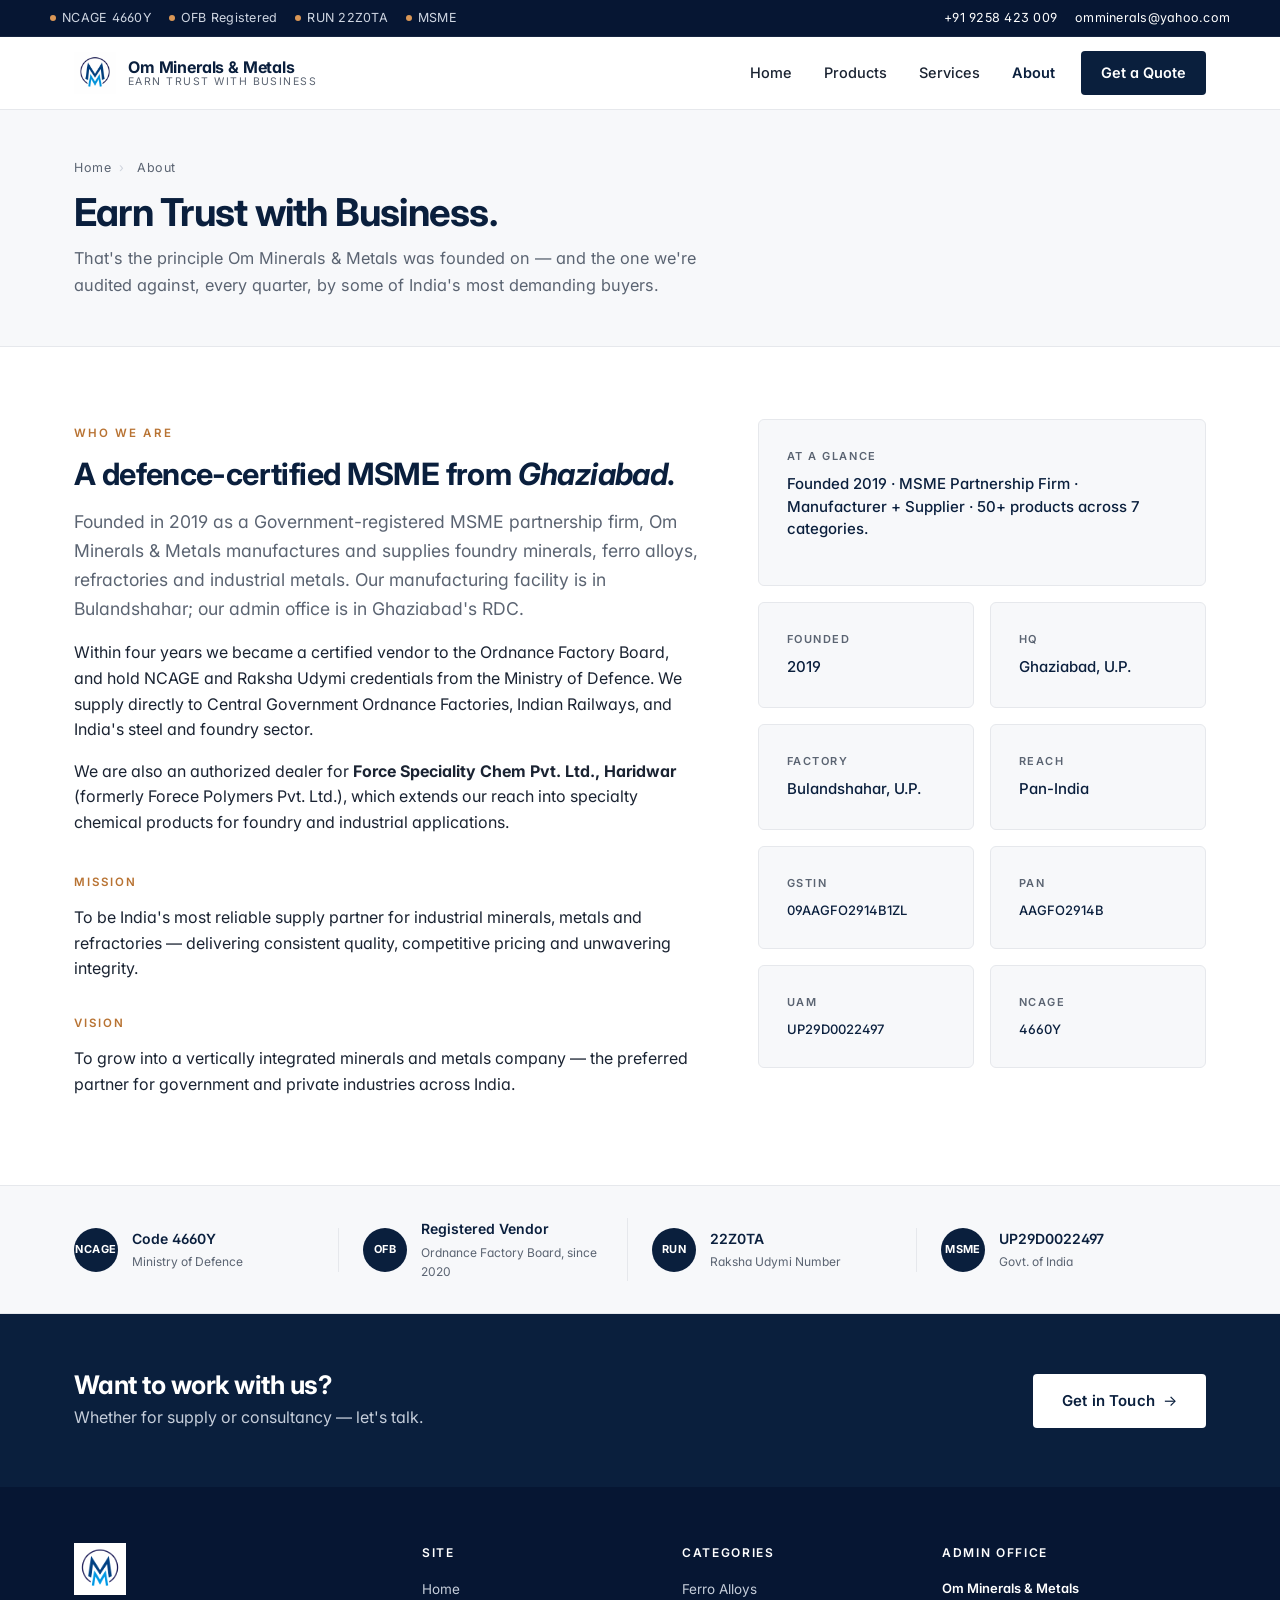
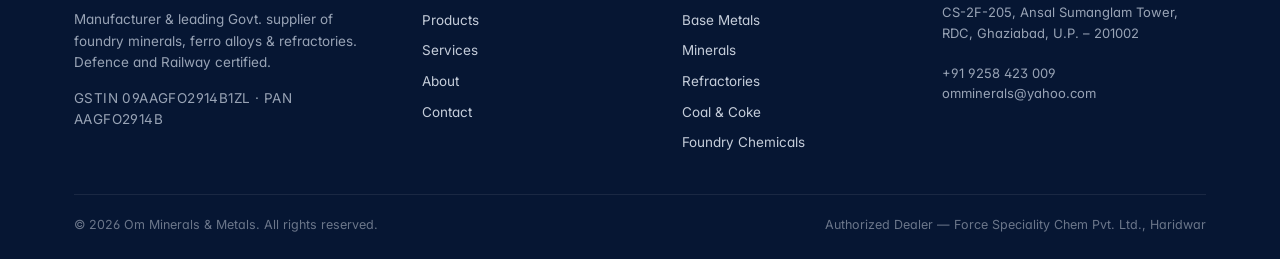
==== about.html @ e9c802c1 "Redesign — multi-page site, category-based product browsing - Replace single 999-line homepage with " ====
<!DOCTYPE html>
<html lang="en">
<head>
  <meta charset="UTF-8">
  <meta name="viewport" content="width=device-width, initial-scale=1.0">
  <title>About — Om Minerals &amp; Metals</title>
  <meta name="description" content="Founded 2019 in Ghaziabad. Defence-certified manufacturer & Govt. supplier of ferro alloys, foundry minerals and refractories. Authorized dealer for Force Speciality Chem Pvt. Ltd.">
  <link rel="icon" type="image/png" href="assets/logo.png">
  <link rel="stylesheet" href="styles.css">
  <link rel="preconnect" href="https://fonts.googleapis.com">
  <link rel="preconnect" href="https://fonts.gstatic.com" crossorigin>
  <link href="https://fonts.googleapis.com/css2?family=Inter:wght@400;500;600;700&display=swap" rel="stylesheet">
</head>
<body>

  <div class="topbar">
    <div class="container topbar-inner">
      <div class="topbar-tags"><span>NCAGE 4660Y</span><span>OFB Registered</span><span>RUN 22Z0TA</span><span>MSME</span></div>
      <div class="topbar-contact"><a href="tel:+919258423009">+91 9258 423 009</a><a href="mailto:omminerals@yahoo.com">omminerals@yahoo.com</a></div>
    </div>
  </div>

  <nav class="nav">
    <div class="container nav-inner">
      <a href="index.html" class="brand">
        <img src="assets/logo.png" alt="Om Minerals & Metals">
        <div class="brand-text"><strong>Om Minerals &amp; Metals</strong><span>Earn Trust with Business</span></div>
      </a>
      <button class="nav-toggle" id="navToggle" aria-label="Toggle navigation"><span></span><span></span><span></span></button>
      <ul class="nav-links" id="navLinks">
        <li><a href="index.html">Home</a></li>
        <li><a href="products.html">Products</a></li>
        <li><a href="services.html">Services</a></li>
        <li><a href="about.html" class="active">About</a></li>
        <li><a href="contact.html" class="cta">Get a Quote</a></li>
      </ul>
    </div>
  </nav>

  <header class="page-header">
    <div class="container">
      <div class="crumbs"><a href="index.html">Home</a><span>›</span> About</div>
      <h1>Earn Trust with Business.</h1>
      <p>That's the principle Om Minerals &amp; Metals was founded on — and the one we're audited against, every quarter, by some of India's most demanding buyers.</p>
    </div>
  </header>

  <section>
    <div class="container">
      <div class="about-grid">
        <div>
          <span class="eyebrow">Who We Are</span>
          <h2>A defence-certified MSME from <em>Ghaziabad</em>.</h2>
          <p class="lead">Founded in 2019 as a Government-registered MSME partnership firm, Om Minerals &amp; Metals manufactures and supplies foundry minerals, ferro alloys, refractories and industrial metals. Our manufacturing facility is in Bulandshahar; our admin office is in Ghaziabad's RDC.</p>
          <p>Within four years we became a certified vendor to the Ordnance Factory Board, and hold NCAGE and Raksha Udymi credentials from the Ministry of Defence. We supply directly to Central Government Ordnance Factories, Indian Railways, and India's steel and foundry sector.</p>
          <p>We are also an authorized dealer for <strong>Force Speciality Chem Pvt. Ltd., Haridwar</strong> (formerly Forece Polymers Pvt. Ltd.), which extends our reach into specialty chemical products for foundry and industrial applications.</p>

          <div style="margin-top: 32px;">
            <span class="eyebrow">Mission</span>
            <p>To be India's most reliable supply partner for industrial minerals, metals and refractories — delivering consistent quality, competitive pricing and unwavering integrity.</p>
            <span class="eyebrow" style="margin-top: 16px;">Vision</span>
            <p>To grow into a vertically integrated minerals and metals company — the preferred partner for government and private industries across India.</p>
          </div>
        </div>

        <aside>
          <div class="fact-card">
            <h4>At a glance</h4>
            <p style="margin-bottom: 16px;">Founded 2019 · MSME Partnership Firm · Manufacturer + Supplier · 50+ products across 7 categories.</p>
          </div>
          <div class="fact-grid">
            <div class="fact-card"><h4>Founded</h4><p>2019</p></div>
            <div class="fact-card"><h4>HQ</h4><p>Ghaziabad, U.P.</p></div>
            <div class="fact-card"><h4>Factory</h4><p>Bulandshahar, U.P.</p></div>
            <div class="fact-card"><h4>Reach</h4><p>Pan-India</p></div>
            <div class="fact-card"><h4>GSTIN</h4><p style="font-size:13px;">09AAGFO2914B1ZL</p></div>
            <div class="fact-card"><h4>PAN</h4><p style="font-size:13px;">AAGFO2914B</p></div>
            <div class="fact-card"><h4>UAM</h4><p style="font-size:13px;">UP29D0022497</p></div>
            <div class="fact-card"><h4>NCAGE</h4><p style="font-size:13px;">4660Y</p></div>
          </div>
        </aside>
      </div>
    </div>
  </section>

  <section class="cert-bar">
    <div class="container cert-bar-inner">
      <div class="cert-item"><div class="badge">NCAGE</div><div><strong>Code 4660Y</strong><span>Ministry of Defence</span></div></div>
      <div class="cert-item"><div class="badge">OFB</div><div><strong>Registered Vendor</strong><span>Ordnance Factory Board, since 2020</span></div></div>
      <div class="cert-item"><div class="badge">RUN</div><div><strong>22Z0TA</strong><span>Raksha Udymi Number</span></div></div>
      <div class="cert-item"><div class="badge">MSME</div><div><strong>UP29D0022497</strong><span>Govt. of India</span></div></div>
    </div>
  </section>

  <section class="cta-strip">
    <div class="container cta-strip-inner">
      <div><h2>Want to work with us?</h2><p>Whether for supply or consultancy — let's talk.</p></div>
      <a href="contact.html" class="btn btn-light btn-lg btn-arrow">Get in Touch</a>
    </div>
  </section>

  <footer class="footer">
    <div class="container">
      <div class="footer-grid">
        <div class="footer-brand">
          <img src="assets/logo.png" alt="Om Minerals & Metals">
          <p>Manufacturer &amp; leading Govt. supplier of foundry minerals, ferro alloys &amp; refractories. Defence and Railway certified.</p>
          <p class="footer-meta">GSTIN 09AAGFO2914B1ZL · PAN AAGFO2914B</p>
        </div>
        <div><h4>Site</h4><ul><li><a href="index.html">Home</a></li><li><a href="products.html">Products</a></li><li><a href="services.html">Services</a></li><li><a href="about.html">About</a></li><li><a href="contact.html">Contact</a></li></ul></div>
        <div><h4>Categories</h4><ul><li><a href="ferro-alloys.html">Ferro Alloys</a></li><li><a href="base-metals.html">Base Metals</a></li><li><a href="minerals.html">Minerals</a></li><li><a href="refractories.html">Refractories</a></li><li><a href="coal-coke.html">Coal &amp; Coke</a></li><li><a href="foundry-chemicals.html">Foundry Chemicals</a></li></ul></div>
        <div><h4>Admin Office</h4><p class="footer-addr"><strong>Om Minerals &amp; Metals</strong>CS-2F-205, Ansal Sumanglam Tower,<br>RDC, Ghaziabad, U.P. – 201002<br><br><a href="tel:+919258423009">+91 9258 423 009</a><br><a href="mailto:omminerals@yahoo.com">omminerals@yahoo.com</a></p></div>
      </div>
      <div class="footer-bottom"><span>© 2026 Om Minerals &amp; Metals. All rights reserved.</span><span>Authorized Dealer — Force Speciality Chem Pvt. Ltd., Haridwar</span></div>
    </div>
  </footer>
  <script>const t=document.getElementById('navToggle'),l=document.getElementById('navLinks');if(t)t.addEventListener('click',()=>l.classList.toggle('open'));</script>
</body>
</html>
---- styles.css ----
/* ============================================================
   Om Minerals & Metals — v2 (April 2026)
   Minimal, editorial, industrial. Shared across all pages.
   ============================================================ */

:root {
  --navy:        #0a1f3d;
  --navy-deep:   #061633;
  --ink:         #11151c;
  --steel:       #b87333;
  --steel-soft:  #d99656;
  --line:        #e6e8ec;
  --line-strong: #cdd2db;
  --paper:       #ffffff;
  --paper-2:     #f7f8fa;
  --paper-3:     #eef0f4;
  --muted:       #5b6472;
  --text:        #1a2332;
  --shadow-sm:   0 1px 2px rgba(10,31,61,.06);
  --shadow-md:   0 8px 24px rgba(10,31,61,.08);
  --r-sm: 4px;
  --r-md: 6px;
  --r-lg: 10px;
  --container: 1180px;
  --transition: 200ms cubic-bezier(.4,.0,.2,1);
}

* { box-sizing: border-box; }
html { scroll-behavior: smooth; -webkit-text-size-adjust: 100%; }
body {
  margin: 0;
  font-family: 'Inter', -apple-system, BlinkMacSystemFont, 'Segoe UI', sans-serif;
  font-size: 16px;
  line-height: 1.6;
  color: var(--text);
  background: var(--paper);
  font-feature-settings: 'ss01', 'cv11';
  -webkit-font-smoothing: antialiased;
}
img { max-width: 100%; display: block; }
a { color: inherit; text-decoration: none; transition: color var(--transition); }
a:hover { color: var(--steel); }
button { font-family: inherit; cursor: pointer; }

.container {
  max-width: var(--container);
  margin: 0 auto;
  padding: 0 24px;
}

/* ===== TOP BAR ===== */
.topbar {
  background: var(--navy-deep);
  color: #cfd6e2;
  font-size: 12.5px;
  letter-spacing: .02em;
  border-bottom: 1px solid rgba(255,255,255,.06);
}
.topbar-inner {
  display: flex; justify-content: space-between; align-items: center;
  min-height: 36px; padding: 6px 0;
  flex-wrap: wrap; gap: 8px;
}
.topbar a { color: #fff; }
.topbar a:hover { color: var(--steel-soft); }
.topbar-tags { display: flex; gap: 18px; flex-wrap: wrap; }
.topbar-tags span { display: inline-flex; align-items: center; gap: 6px; }
.topbar-tags span::before {
  content: ""; width: 6px; height: 6px; border-radius: 50%;
  background: var(--steel-soft);
}
.topbar-contact { display: flex; gap: 18px; flex-wrap: wrap; }

/* ===== NAV ===== */
.nav {
  border-bottom: 1px solid var(--line);
  position: sticky; top: 0; z-index: 50;
  backdrop-filter: saturate(140%) blur(8px);
  background: rgba(255,255,255,.92);
}
.nav-inner {
  display: flex; align-items: center; justify-content: space-between;
  min-height: 72px; gap: 24px;
}
.brand {
  display: flex; align-items: center; gap: 12px;
  color: var(--navy);
}
.brand img { width: 42px; height: 42px; object-fit: contain; }
.brand-text { line-height: 1.05; }
.brand-text strong {
  display: block; font-size: 16px; font-weight: 700;
  letter-spacing: -.01em; color: var(--navy);
}
.brand-text span {
  display: block; font-size: 10.5px; letter-spacing: .14em;
  text-transform: uppercase; color: var(--muted);
}
.nav-links {
  display: flex; gap: 4px; align-items: center;
  list-style: none; margin: 0; padding: 0;
}
.nav-links a {
  display: block; padding: 8px 14px;
  font-size: 14.5px; font-weight: 500; color: var(--text);
  border-radius: var(--r-sm);
}
.nav-links a:hover { background: var(--paper-2); color: var(--navy); }
.nav-links a.active { color: var(--navy); font-weight: 600; }
.nav-links a.cta {
  background: var(--navy); color: #fff;
  padding: 10px 20px; margin-left: 8px;
  font-weight: 600;
}
.nav-links a.cta:hover { background: var(--steel); color: #fff; }
.nav-toggle {
  display: none; background: none; border: 1px solid var(--line-strong);
  width: 40px; height: 40px; border-radius: var(--r-sm);
  flex-direction: column; gap: 4px; align-items: center; justify-content: center;
}
.nav-toggle span {
  display: block; width: 18px; height: 2px; background: var(--navy);
}

/* ===== BUTTONS ===== */
.btn {
  display: inline-flex; align-items: center; justify-content: center; gap: 8px;
  padding: 12px 22px; border-radius: var(--r-sm); border: 1px solid transparent;
  font-size: 14.5px; font-weight: 600; letter-spacing: .01em;
  transition: all var(--transition);
  cursor: pointer; text-align: center;
}
.btn-primary { background: var(--navy); color: #fff; }
.btn-primary:hover { background: var(--steel); color: #fff; }
.btn-outline {
  background: transparent; color: var(--navy); border-color: var(--line-strong);
}
.btn-outline:hover { border-color: var(--navy); background: var(--paper-2); color: var(--navy); }
.btn-light { background: #fff; color: var(--navy); }
.btn-light:hover { background: var(--steel); color: #fff; }
.btn-lg { padding: 14px 28px; font-size: 15px; }
.btn-block { width: 100%; }
.btn-arrow::after {
  content: "→"; font-weight: 400;
  transition: transform var(--transition);
}
.btn-arrow:hover::after { transform: translateX(4px); }

/* ===== HEADINGS ===== */
h1, h2, h3, h4 {
  font-family: inherit;
  color: var(--navy);
  letter-spacing: -.02em;
  margin: 0 0 .5em;
}
h1 { font-size: clamp(2rem, 4.2vw, 3.4rem); line-height: 1.08; font-weight: 700; }
h2 { font-size: clamp(1.5rem, 2.4vw, 2.1rem); line-height: 1.15; font-weight: 700; }
h3 { font-size: 1.15rem; font-weight: 600; line-height: 1.3; }
h4 { font-size: 0.95rem; font-weight: 600; }
p  { margin: 0 0 1em; color: var(--text); }
.lead { font-size: 1.1rem; color: var(--muted); line-height: 1.65; }

.eyebrow {
  display: inline-block; font-size: 11.5px; font-weight: 600;
  letter-spacing: .18em; text-transform: uppercase; color: var(--steel);
  margin-bottom: 14px;
}

/* ===== HERO ===== */
.hero {
  background: linear-gradient(180deg, var(--navy) 0%, var(--navy-deep) 100%);
  color: #fff;
  padding: 72px 0 80px;
  position: relative;
  overflow: hidden;
}
.hero::before {
  content: ""; position: absolute; inset: 0;
  background:
    radial-gradient(circle at 80% 20%, rgba(184,115,51,.18), transparent 50%),
    radial-gradient(circle at 10% 90%, rgba(184,115,51,.10), transparent 45%);
  pointer-events: none;
}
.hero-inner { position: relative; z-index: 1; max-width: 880px; }
.hero .eyebrow { color: var(--steel-soft); }
.hero h1 { color: #fff; }
.hero h1 em {
  font-style: normal; color: var(--steel-soft);
  border-bottom: 2px solid rgba(184,115,51,.4);
  padding-bottom: 4px;
}
.hero p {
  color: #c5cdda; font-size: 1.05rem; max-width: 640px; margin-bottom: 32px;
}
.hero-cta { display: flex; gap: 12px; flex-wrap: wrap; }
.hero-cta .btn-light { background: #fff; color: var(--navy); }
.hero-cta .btn-outline {
  border-color: rgba(255,255,255,.3); color: #fff; background: transparent;
}
.hero-cta .btn-outline:hover { border-color: #fff; background: rgba(255,255,255,.08); color: #fff; }

.hero-meta {
  margin-top: 48px; padding-top: 32px;
  border-top: 1px solid rgba(255,255,255,.12);
  display: grid; grid-template-columns: repeat(4, 1fr); gap: 24px;
}
.hero-meta div strong {
  display: block; font-size: 1.5rem; font-weight: 700; color: #fff;
  letter-spacing: -.01em; line-height: 1;
}
.hero-meta div span {
  display: block; margin-top: 6px; font-size: 12px;
  color: #98a3b5; letter-spacing: .04em; text-transform: uppercase;
}

/* ===== SECTIONS ===== */
section { padding: 72px 0; }
.section-narrow { max-width: 760px; margin: 0 auto; text-align: center; }
.section-head { margin-bottom: 48px; max-width: 720px; }
.section-head.center { margin-left: auto; margin-right: auto; text-align: center; }
.section-head h2 em { font-style: normal; color: var(--steel); }
.section-head p { color: var(--muted); margin: 0; }

/* ===== CATEGORY GRID ===== */
.cat-grid {
  display: grid; gap: 1px;
  background: var(--line);
  border: 1px solid var(--line);
  border-radius: var(--r-md);
  overflow: hidden;
  grid-template-columns: repeat(3, 1fr);
}
.cat-tile {
  background: #fff;
  padding: 32px 28px;
  display: flex; flex-direction: column;
  min-height: 200px;
  transition: background var(--transition);
  position: relative;
}
.cat-tile:hover { background: var(--paper-2); }
.cat-tile::after {
  content: "→"; position: absolute; top: 28px; right: 28px;
  color: var(--line-strong); font-size: 18px;
  transition: all var(--transition);
}
.cat-tile:hover::after { color: var(--steel); transform: translateX(4px); }
.cat-tile .num {
  font-size: 11px; font-weight: 600; letter-spacing: .14em;
  color: var(--muted); text-transform: uppercase; margin-bottom: 12px;
}
.cat-tile h3 {
  font-size: 1.25rem; margin-bottom: 8px; color: var(--navy);
}
.cat-tile p {
  font-size: 14px; color: var(--muted); margin: 0; line-height: 1.55;
}

/* ===== FEATURE / WHY ===== */
.feature-row {
  display: grid; grid-template-columns: 1.2fr 1fr; gap: 64px;
  align-items: start;
}
.feature-list {
  list-style: none; margin: 0; padding: 0;
  display: flex; flex-direction: column;
}
.feature-list li {
  display: grid; grid-template-columns: auto 1fr; gap: 18px;
  padding: 18px 0; border-bottom: 1px solid var(--line);
}
.feature-list li:last-child { border-bottom: none; }
.feature-list .num {
  font-size: 13px; font-weight: 700; color: var(--steel);
  letter-spacing: .06em;
}
.feature-list strong {
  display: block; color: var(--navy); font-size: 15px; margin-bottom: 4px;
  font-weight: 600;
}
.feature-list span { color: var(--muted); font-size: 14px; line-height: 1.55; }

/* ===== CERT BAR ===== */
.cert-bar {
  background: var(--paper-2);
  border-top: 1px solid var(--line);
  border-bottom: 1px solid var(--line);
  padding: 32px 0;
}
.cert-bar-inner {
  display: grid; grid-template-columns: repeat(4, 1fr); gap: 24px;
  align-items: center;
}
.cert-item {
  display: flex; align-items: center; gap: 14px;
  padding-right: 24px; border-right: 1px solid var(--line);
}
.cert-item:last-child { border-right: none; }
.cert-item .badge {
  width: 44px; height: 44px; border-radius: 50%;
  background: var(--navy); color: #fff;
  display: grid; place-items: center;
  font-size: 11px; font-weight: 700; letter-spacing: .04em;
  flex-shrink: 0;
}
.cert-item strong {
  display: block; font-size: 14px; color: var(--navy); font-weight: 600;
}
.cert-item span { display: block; font-size: 12px; color: var(--muted); margin-top: 2px; }

/* ===== CTA STRIP ===== */
.cta-strip {
  background: var(--navy);
  color: #fff;
  padding: 56px 0;
}
.cta-strip-inner {
  display: flex; align-items: center; justify-content: space-between;
  gap: 32px; flex-wrap: wrap;
}
.cta-strip h2 { color: #fff; margin: 0 0 6px; font-size: 1.6rem; }
.cta-strip p { color: #c5cdda; margin: 0; }

/* ===== CATEGORY PAGE ===== */
.page-header {
  background: var(--paper-2);
  border-bottom: 1px solid var(--line);
  padding: 48px 0;
}
.crumbs {
  font-size: 12.5px; color: var(--muted); margin-bottom: 14px;
  letter-spacing: .04em;
}
.crumbs a:hover { color: var(--steel); }
.crumbs span { color: var(--line-strong); margin: 0 8px; }
.page-header h1 {
  font-size: clamp(1.8rem, 3vw, 2.6rem); margin-bottom: 12px;
}
.page-header p { color: var(--muted); max-width: 680px; margin: 0; font-size: 1.02rem; }

.product-table {
  display: grid; grid-template-columns: repeat(auto-fill, minmax(280px, 1fr));
  gap: 1px; background: var(--line);
  border: 1px solid var(--line); border-radius: var(--r-md);
  overflow: hidden;
}
.product-row {
  background: #fff; padding: 18px 22px;
  display: flex; align-items: flex-start; gap: 12px;
}
.product-row::before {
  content: ""; width: 6px; height: 6px; border-radius: 50%;
  background: var(--steel); margin-top: 9px; flex-shrink: 0;
}
.product-row strong { color: var(--navy); font-weight: 600; font-size: 15px; }
.product-row span { color: var(--muted); font-size: 13px; display: block; margin-top: 2px; }

.spec-note {
  margin-top: 32px; padding: 20px 24px;
  background: var(--paper-2); border-left: 3px solid var(--steel);
  border-radius: var(--r-sm);
  font-size: 14px; color: var(--muted);
}
.spec-note strong { color: var(--navy); }

.related {
  margin-top: 64px;
  padding-top: 48px;
  border-top: 1px solid var(--line);
}
.related h3 { color: var(--navy); margin-bottom: 20px; }
.related-grid {
  display: grid; grid-template-columns: repeat(auto-fit, minmax(220px, 1fr));
  gap: 16px;
}
.related-grid a {
  padding: 16px 20px; border: 1px solid var(--line);
  border-radius: var(--r-sm); display: flex; align-items: center; justify-content: space-between;
  font-weight: 500; color: var(--navy); font-size: 14.5px;
  transition: all var(--transition);
}
.related-grid a:hover {
  border-color: var(--navy); background: var(--paper-2);
}
.related-grid a::after { content: "→"; color: var(--steel); }

/* ===== ABOUT ===== */
.about-grid {
  display: grid; grid-template-columns: 1.4fr 1fr; gap: 56px;
  align-items: start;
}
.fact-card {
  background: var(--paper-2);
  border: 1px solid var(--line);
  border-radius: var(--r-md);
  padding: 28px;
}
.fact-card h4 {
  font-size: 11px; letter-spacing: .14em; text-transform: uppercase;
  color: var(--muted); margin: 0 0 8px;
}
.fact-card p {
  font-size: 15px; color: var(--navy); margin: 0; font-weight: 500;
  line-height: 1.5;
}
.fact-grid {
  display: grid; grid-template-columns: 1fr 1fr; gap: 16px; margin-top: 16px;
}

/* ===== CONTACT ===== */
.contact-grid {
  display: grid; grid-template-columns: 1fr 1.2fr; gap: 56px;
}
.contact-block { margin-bottom: 32px; }
.contact-block h4 {
  font-size: 11px; letter-spacing: .14em; text-transform: uppercase;
  color: var(--steel); margin: 0 0 10px;
}
.contact-block p, .contact-block a {
  font-size: 15px; color: var(--navy); line-height: 1.55;
}
.contact-block a:hover { color: var(--steel); }

.address-card {
  padding: 22px; background: var(--paper-2);
  border: 1px solid var(--line); border-radius: var(--r-md);
  margin-bottom: 14px;
}
.address-card h4 { color: var(--navy); margin: 0 0 6px; font-size: 14px; letter-spacing: 0; text-transform: none; }
.address-card p { color: var(--muted); margin: 0; font-size: 14px; }

.form-card {
  background: #fff; border: 1px solid var(--line);
  border-radius: var(--r-md); padding: 32px;
}
.form-row { display: grid; grid-template-columns: 1fr 1fr; gap: 16px; }
.form-group { margin-bottom: 18px; }
.form-group label {
  display: block; font-size: 12.5px; font-weight: 600;
  color: var(--navy); margin-bottom: 6px; letter-spacing: .02em;
}
.form-group input,
.form-group select,
.form-group textarea {
  width: 100%; padding: 11px 14px;
  border: 1px solid var(--line-strong); border-radius: var(--r-sm);
  font-family: inherit; font-size: 14.5px; color: var(--text);
  background: #fff; transition: all var(--transition);
}
.form-group input:focus,
.form-group select:focus,
.form-group textarea:focus {
  outline: none; border-color: var(--navy);
  box-shadow: 0 0 0 3px rgba(10,31,61,.08);
}

/* ===== SERVICES PAGE ===== */
.svc-grid {
  display: grid; grid-template-columns: repeat(2, 1fr); gap: 1px;
  background: var(--line); border: 1px solid var(--line);
  border-radius: var(--r-md); overflow: hidden;
}
.svc-card { background: #fff; padding: 28px; }
.svc-card .ix {
  width: 36px; height: 36px; border-radius: var(--r-sm);
  background: var(--paper-2); color: var(--navy);
  display: grid; place-items: center; margin-bottom: 16px;
  border: 1px solid var(--line);
  font-weight: 700; font-size: 13px;
}
.svc-card h3 { color: var(--navy); margin-bottom: 8px; }
.svc-card p { color: var(--muted); font-size: 14px; margin: 0 0 12px; }
.svc-card ul {
  list-style: none; padding: 0; margin: 0;
  font-size: 13px; color: var(--text);
}
.svc-card ul li {
  padding: 4px 0; padding-left: 16px; position: relative;
}
.svc-card ul li::before {
  content: "·"; position: absolute; left: 4px; color: var(--steel);
  font-weight: 700;
}

/* ===== FOOTER ===== */
.footer {
  background: var(--navy-deep); color: #c5cdda;
  padding: 56px 0 24px;
  font-size: 14px;
}
.footer-grid {
  display: grid; grid-template-columns: 1.4fr 1fr 1fr 1.2fr; gap: 40px;
  padding-bottom: 32px; border-bottom: 1px solid rgba(255,255,255,.08);
}
.footer-brand img { width: 52px; margin-bottom: 14px; filter: brightness(1.05); }
.footer-brand p { color: #98a3b5; font-size: 13.5px; line-height: 1.6; margin-bottom: 14px; }
.footer-meta {
  font-size: 12px; color: #6b768a;
  letter-spacing: .03em;
}
.footer h4 {
  color: #fff; font-size: 12px; letter-spacing: .14em;
  text-transform: uppercase; margin: 0 0 16px;
}
.footer ul { list-style: none; padding: 0; margin: 0; }
.footer ul li { margin-bottom: 8px; }
.footer ul a { color: #c5cdda; font-size: 13.5px; }
.footer ul a:hover { color: var(--steel-soft); }
.footer-addr { font-size: 13px; color: #98a3b5; line-height: 1.55; }
.footer-addr strong { color: #fff; display: block; margin-bottom: 4px; font-weight: 600; }
.footer-bottom {
  padding-top: 20px; display: flex; justify-content: space-between;
  flex-wrap: wrap; gap: 12px;
  font-size: 12.5px; color: #6b768a;
}

/* ===== RESPONSIVE ===== */
@media (max-width: 960px) {
  .hero { padding: 56px 0 64px; }
  .hero-meta { grid-template-columns: repeat(2, 1fr); gap: 20px; }
  .cat-grid { grid-template-columns: repeat(2, 1fr); }
  .cert-bar-inner { grid-template-columns: repeat(2, 1fr); }
  .cert-item:nth-child(2) { border-right: none; }
  .feature-row { grid-template-columns: 1fr; gap: 40px; }
  .about-grid { grid-template-columns: 1fr; gap: 40px; }
  .contact-grid { grid-template-columns: 1fr; gap: 40px; }
  .svc-grid { grid-template-columns: 1fr; }
  .footer-grid { grid-template-columns: 1fr 1fr; gap: 32px; }
}

@media (max-width: 700px) {
  .topbar-inner { font-size: 11.5px; }
  .nav-links {
    display: none; position: absolute; top: 100%; left: 0; right: 0;
    background: #fff; border-bottom: 1px solid var(--line);
    flex-direction: column; padding: 12px 24px; gap: 0;
  }
  .nav-links.open { display: flex; }
  .nav-links li { width: 100%; }
  .nav-links a { padding: 12px 0; border-bottom: 1px solid var(--line); border-radius: 0; }
  .nav-links a.cta { margin: 12px 0 8px; text-align: center; padding: 12px; border-radius: var(--r-sm); }
  .nav-toggle { display: flex; }
  section { padding: 56px 0; }
  .cat-grid { grid-template-columns: 1fr; }
  .cert-bar-inner { grid-template-columns: 1fr; gap: 16px; }
  .cert-item { border-right: none; padding-right: 0; padding-bottom: 16px; border-bottom: 1px solid var(--line); }
  .cert-item:last-child { border-bottom: none; padding-bottom: 0; }
  .form-row { grid-template-columns: 1fr; }
  .footer-grid { grid-template-columns: 1fr; gap: 28px; }
  .cta-strip-inner { flex-direction: column; align-items: flex-start; }
  .hero-meta { grid-template-columns: 1fr 1fr; }
}
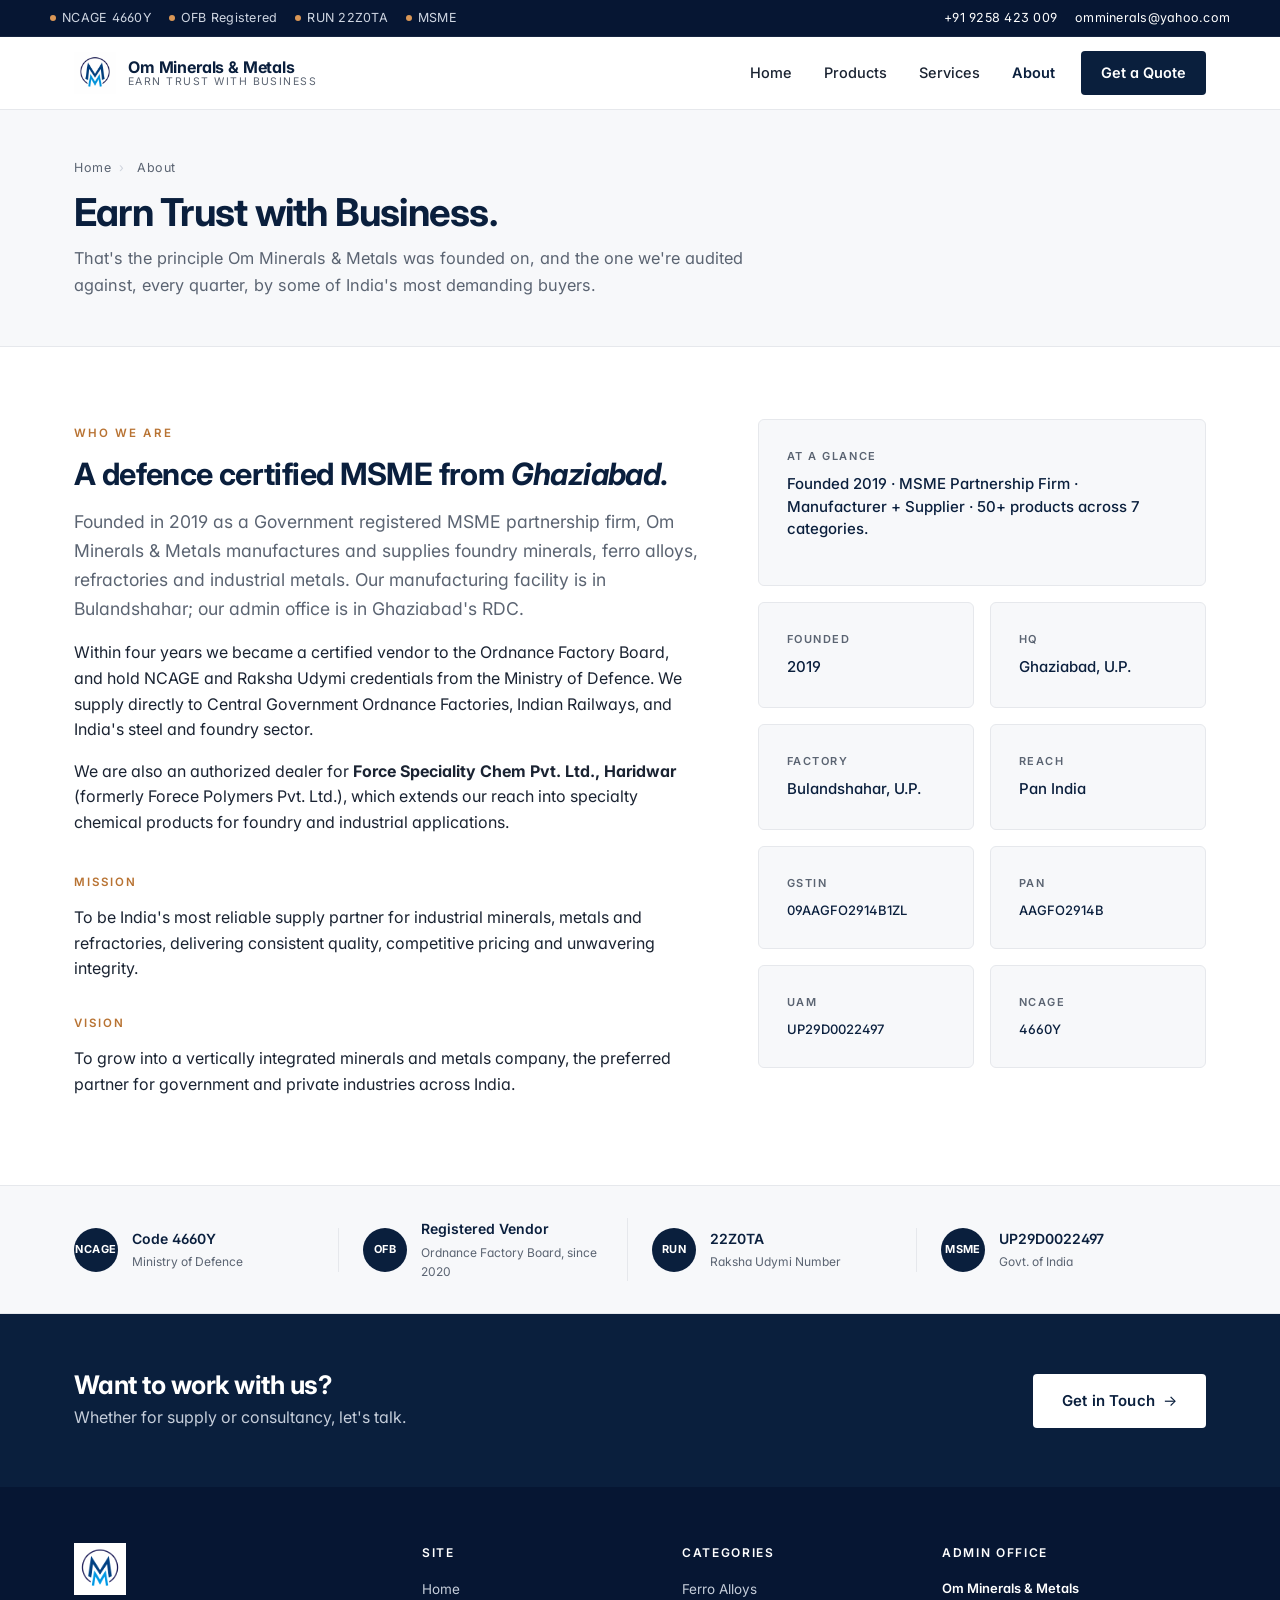
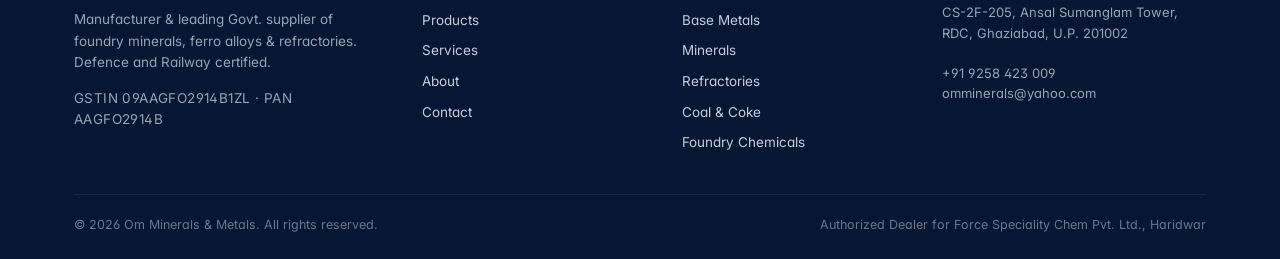
==== commit 2467440f: "Copy revision: remove em-dashes and hyphens from prose - Rewrite hero H1 to 'Defence Certified Suppl" ====
--- a/about.html
+++ b/about.html
@@ -3,8 +3,8 @@
 <head>
   <meta charset="UTF-8">
   <meta name="viewport" content="width=device-width, initial-scale=1.0">
-  <title>About — Om Minerals &amp; Metals</title>
-  <meta name="description" content="Founded 2019 in Ghaziabad. Defence-certified manufacturer & Govt. supplier of ferro alloys, foundry minerals and refractories. Authorized dealer for Force Speciality Chem Pvt. Ltd.">
+  <title>About | Om Minerals &amp; Metals</title>
+  <meta name="description" content="Founded 2019 in Ghaziabad. Defence certified manufacturer & Govt. supplier of ferro alloys, foundry minerals and refractories. Authorized dealer for Force Speciality Chem Pvt. Ltd.">
   <link rel="icon" type="image/png" href="assets/logo.png">
   <link rel="stylesheet" href="styles.css">
   <link rel="preconnect" href="https://fonts.googleapis.com">
@@ -41,7 +41,7 @@
     <div class="container">
       <div class="crumbs"><a href="index.html">Home</a><span>›</span> About</div>
       <h1>Earn Trust with Business.</h1>
-      <p>That's the principle Om Minerals &amp; Metals was founded on — and the one we're audited against, every quarter, by some of India's most demanding buyers.</p>
+      <p>That's the principle Om Minerals &amp; Metals was founded on, and the one we're audited against, every quarter, by some of India's most demanding buyers.</p>
     </div>
   </header>
 
@@ -50,16 +50,16 @@
       <div class="about-grid">
         <div>
           <span class="eyebrow">Who We Are</span>
-          <h2>A defence-certified MSME from <em>Ghaziabad</em>.</h2>
-          <p class="lead">Founded in 2019 as a Government-registered MSME partnership firm, Om Minerals &amp; Metals manufactures and supplies foundry minerals, ferro alloys, refractories and industrial metals. Our manufacturing facility is in Bulandshahar; our admin office is in Ghaziabad's RDC.</p>
+          <h2>A defence certified MSME from <em>Ghaziabad</em>.</h2>
+          <p class="lead">Founded in 2019 as a Government registered MSME partnership firm, Om Minerals &amp; Metals manufactures and supplies foundry minerals, ferro alloys, refractories and industrial metals. Our manufacturing facility is in Bulandshahar; our admin office is in Ghaziabad's RDC.</p>
           <p>Within four years we became a certified vendor to the Ordnance Factory Board, and hold NCAGE and Raksha Udymi credentials from the Ministry of Defence. We supply directly to Central Government Ordnance Factories, Indian Railways, and India's steel and foundry sector.</p>
           <p>We are also an authorized dealer for <strong>Force Speciality Chem Pvt. Ltd., Haridwar</strong> (formerly Forece Polymers Pvt. Ltd.), which extends our reach into specialty chemical products for foundry and industrial applications.</p>
 
           <div style="margin-top: 32px;">
             <span class="eyebrow">Mission</span>
-            <p>To be India's most reliable supply partner for industrial minerals, metals and refractories — delivering consistent quality, competitive pricing and unwavering integrity.</p>
+            <p>To be India's most reliable supply partner for industrial minerals, metals and refractories, delivering consistent quality, competitive pricing and unwavering integrity.</p>
             <span class="eyebrow" style="margin-top: 16px;">Vision</span>
-            <p>To grow into a vertically integrated minerals and metals company — the preferred partner for government and private industries across India.</p>
+            <p>To grow into a vertically integrated minerals and metals company, the preferred partner for government and private industries across India.</p>
           </div>
         </div>
 
@@ -72,7 +72,7 @@
             <div class="fact-card"><h4>Founded</h4><p>2019</p></div>
             <div class="fact-card"><h4>HQ</h4><p>Ghaziabad, U.P.</p></div>
             <div class="fact-card"><h4>Factory</h4><p>Bulandshahar, U.P.</p></div>
-            <div class="fact-card"><h4>Reach</h4><p>Pan-India</p></div>
+            <div class="fact-card"><h4>Reach</h4><p>Pan India</p></div>
             <div class="fact-card"><h4>GSTIN</h4><p style="font-size:13px;">09AAGFO2914B1ZL</p></div>
             <div class="fact-card"><h4>PAN</h4><p style="font-size:13px;">AAGFO2914B</p></div>
             <div class="fact-card"><h4>UAM</h4><p style="font-size:13px;">UP29D0022497</p></div>
@@ -94,7 +94,7 @@
 
   <section class="cta-strip">
     <div class="container cta-strip-inner">
-      <div><h2>Want to work with us?</h2><p>Whether for supply or consultancy — let's talk.</p></div>
+      <div><h2>Want to work with us?</h2><p>Whether for supply or consultancy, let's talk.</p></div>
       <a href="contact.html" class="btn btn-light btn-lg btn-arrow">Get in Touch</a>
     </div>
   </section>
@@ -109,9 +109,9 @@
         </div>
         <div><h4>Site</h4><ul><li><a href="index.html">Home</a></li><li><a href="products.html">Products</a></li><li><a href="services.html">Services</a></li><li><a href="about.html">About</a></li><li><a href="contact.html">Contact</a></li></ul></div>
         <div><h4>Categories</h4><ul><li><a href="ferro-alloys.html">Ferro Alloys</a></li><li><a href="base-metals.html">Base Metals</a></li><li><a href="minerals.html">Minerals</a></li><li><a href="refractories.html">Refractories</a></li><li><a href="coal-coke.html">Coal &amp; Coke</a></li><li><a href="foundry-chemicals.html">Foundry Chemicals</a></li></ul></div>
-        <div><h4>Admin Office</h4><p class="footer-addr"><strong>Om Minerals &amp; Metals</strong>CS-2F-205, Ansal Sumanglam Tower,<br>RDC, Ghaziabad, U.P. – 201002<br><br><a href="tel:+919258423009">+91 9258 423 009</a><br><a href="mailto:omminerals@yahoo.com">omminerals@yahoo.com</a></p></div>
+        <div><h4>Admin Office</h4><p class="footer-addr"><strong>Om Minerals &amp; Metals</strong>CS-2F-205, Ansal Sumanglam Tower,<br>RDC, Ghaziabad, U.P. 201002<br><br><a href="tel:+919258423009">+91 9258 423 009</a><br><a href="mailto:omminerals@yahoo.com">omminerals@yahoo.com</a></p></div>
       </div>
-      <div class="footer-bottom"><span>© 2026 Om Minerals &amp; Metals. All rights reserved.</span><span>Authorized Dealer — Force Speciality Chem Pvt. Ltd., Haridwar</span></div>
+      <div class="footer-bottom"><span>© 2026 Om Minerals &amp; Metals. All rights reserved.</span><span>Authorized Dealer for Force Speciality Chem Pvt. Ltd., Haridwar</span></div>
     </div>
   </footer>
   <script>const t=document.getElementById('navToggle'),l=document.getElementById('navLinks');if(t)t.addEventListener('click',()=>l.classList.toggle('open'));</script>
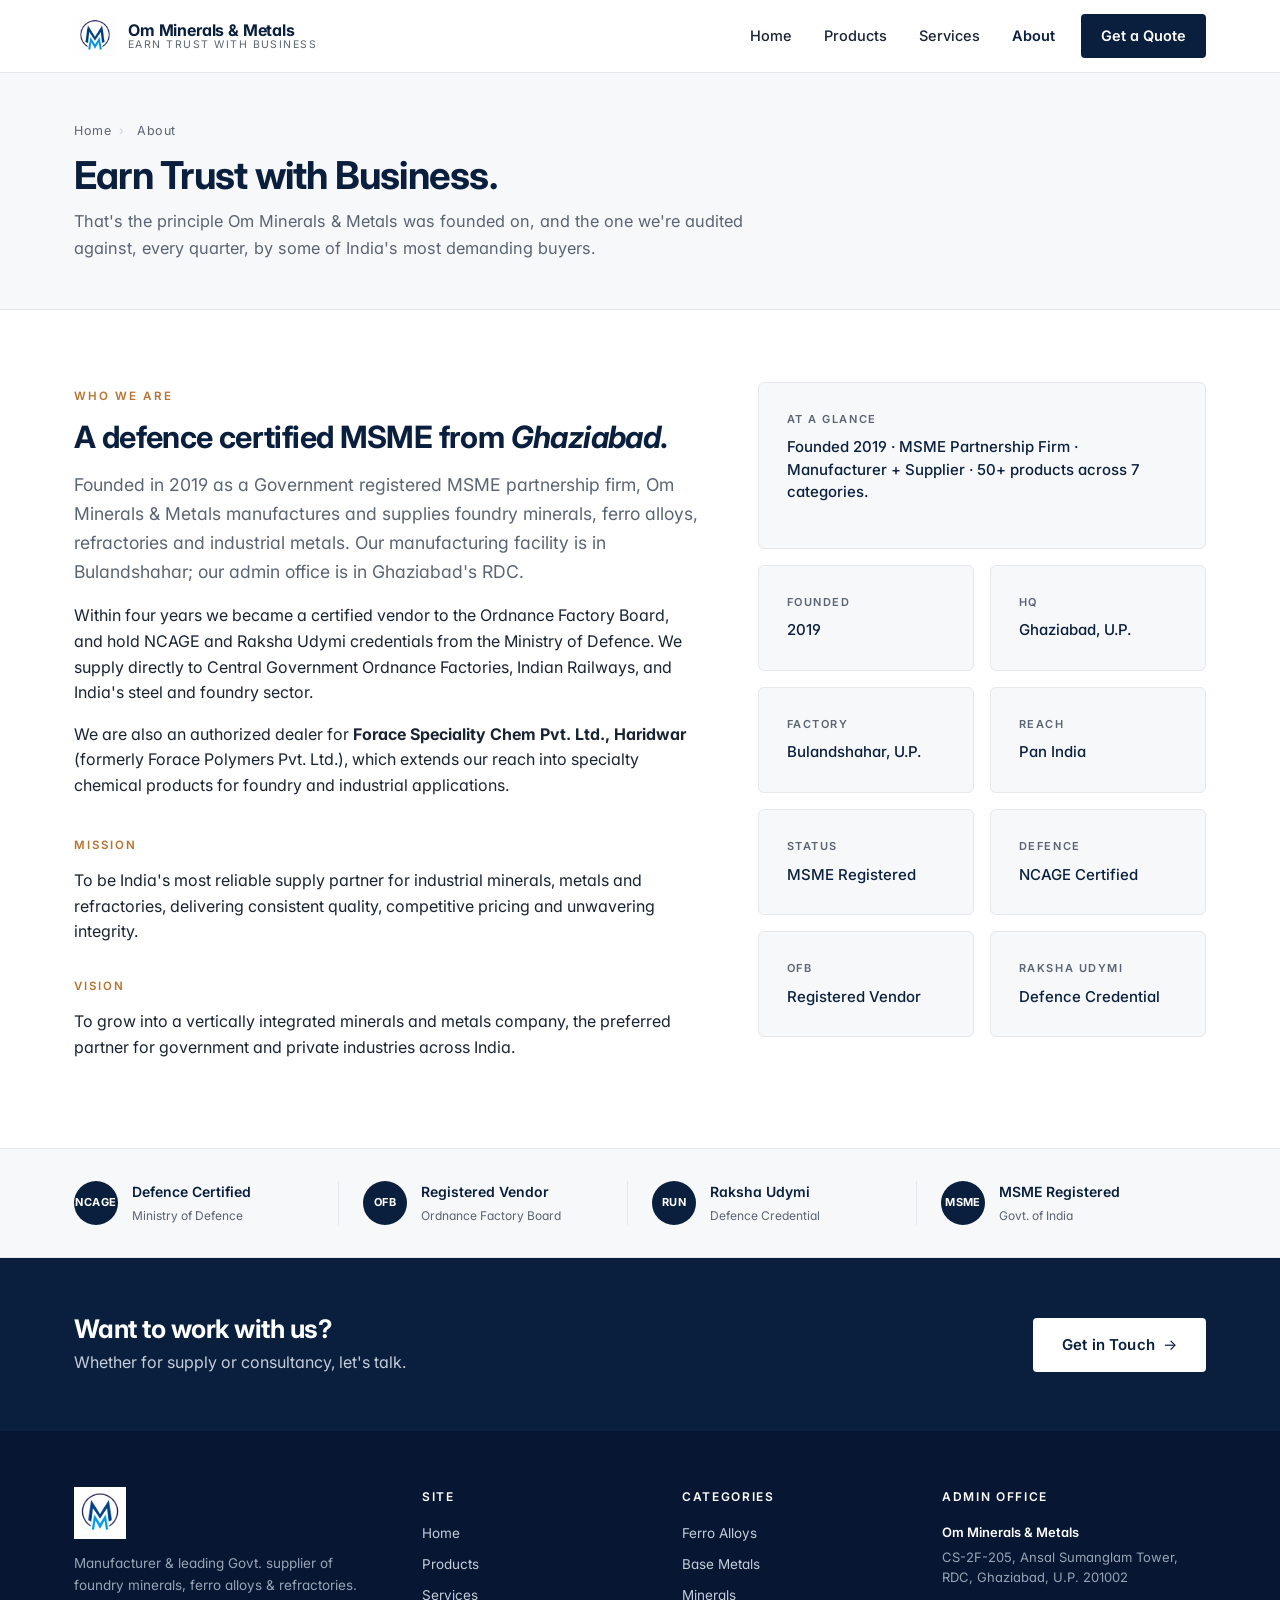
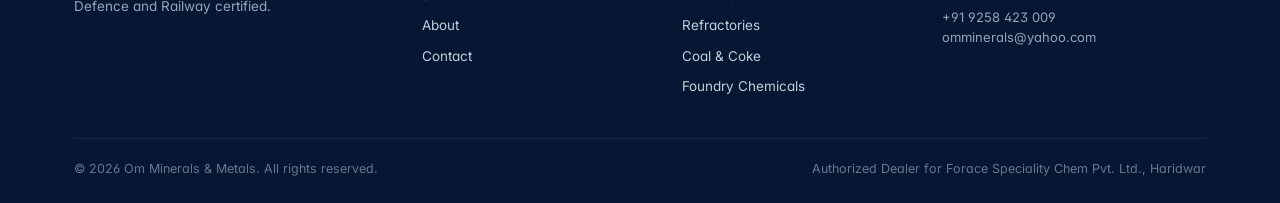
==== commit aa3432f5: "Remove confidential numbers, drop topbar, fix Forace spelling, improve mobile - Remove top utility b" ====
--- a/about.html
+++ b/about.html
@@ -4,7 +4,7 @@
   <meta charset="UTF-8">
   <meta name="viewport" content="width=device-width, initial-scale=1.0">
   <title>About | Om Minerals &amp; Metals</title>
-  <meta name="description" content="Founded 2019 in Ghaziabad. Defence certified manufacturer & Govt. supplier of ferro alloys, foundry minerals and refractories. Authorized dealer for Force Speciality Chem Pvt. Ltd.">
+  <meta name="description" content="Founded 2019 in Ghaziabad. Defence certified manufacturer & Govt. supplier of ferro alloys, foundry minerals and refractories. Authorized dealer for Forace Speciality Chem Pvt. Ltd.">
   <link rel="icon" type="image/png" href="assets/logo.png">
   <link rel="stylesheet" href="styles.css">
   <link rel="preconnect" href="https://fonts.googleapis.com">
@@ -12,13 +12,6 @@
   <link href="https://fonts.googleapis.com/css2?family=Inter:wght@400;500;600;700&display=swap" rel="stylesheet">
 </head>
 <body>
-
-  <div class="topbar">
-    <div class="container topbar-inner">
-      <div class="topbar-tags"><span>NCAGE 4660Y</span><span>OFB Registered</span><span>RUN 22Z0TA</span><span>MSME</span></div>
-      <div class="topbar-contact"><a href="tel:+919258423009">+91 9258 423 009</a><a href="mailto:omminerals@yahoo.com">omminerals@yahoo.com</a></div>
-    </div>
-  </div>
 
   <nav class="nav">
     <div class="container nav-inner">
@@ -53,7 +46,7 @@
           <h2>A defence certified MSME from <em>Ghaziabad</em>.</h2>
           <p class="lead">Founded in 2019 as a Government registered MSME partnership firm, Om Minerals &amp; Metals manufactures and supplies foundry minerals, ferro alloys, refractories and industrial metals. Our manufacturing facility is in Bulandshahar; our admin office is in Ghaziabad's RDC.</p>
           <p>Within four years we became a certified vendor to the Ordnance Factory Board, and hold NCAGE and Raksha Udymi credentials from the Ministry of Defence. We supply directly to Central Government Ordnance Factories, Indian Railways, and India's steel and foundry sector.</p>
-          <p>We are also an authorized dealer for <strong>Force Speciality Chem Pvt. Ltd., Haridwar</strong> (formerly Forece Polymers Pvt. Ltd.), which extends our reach into specialty chemical products for foundry and industrial applications.</p>
+          <p>We are also an authorized dealer for <strong>Forace Speciality Chem Pvt. Ltd., Haridwar</strong> (formerly Forace Polymers Pvt. Ltd.), which extends our reach into specialty chemical products for foundry and industrial applications.</p>
 
           <div style="margin-top: 32px;">
             <span class="eyebrow">Mission</span>
@@ -73,10 +66,10 @@
             <div class="fact-card"><h4>HQ</h4><p>Ghaziabad, U.P.</p></div>
             <div class="fact-card"><h4>Factory</h4><p>Bulandshahar, U.P.</p></div>
             <div class="fact-card"><h4>Reach</h4><p>Pan India</p></div>
-            <div class="fact-card"><h4>GSTIN</h4><p style="font-size:13px;">09AAGFO2914B1ZL</p></div>
-            <div class="fact-card"><h4>PAN</h4><p style="font-size:13px;">AAGFO2914B</p></div>
-            <div class="fact-card"><h4>UAM</h4><p style="font-size:13px;">UP29D0022497</p></div>
-            <div class="fact-card"><h4>NCAGE</h4><p style="font-size:13px;">4660Y</p></div>
+            <div class="fact-card"><h4>Status</h4><p>MSME Registered</p></div>
+            <div class="fact-card"><h4>Defence</h4><p>NCAGE Certified</p></div>
+            <div class="fact-card"><h4>OFB</h4><p>Registered Vendor</p></div>
+            <div class="fact-card"><h4>Raksha Udymi</h4><p>Defence Credential</p></div>
           </div>
         </aside>
       </div>
@@ -85,10 +78,10 @@
 
   <section class="cert-bar">
     <div class="container cert-bar-inner">
-      <div class="cert-item"><div class="badge">NCAGE</div><div><strong>Code 4660Y</strong><span>Ministry of Defence</span></div></div>
-      <div class="cert-item"><div class="badge">OFB</div><div><strong>Registered Vendor</strong><span>Ordnance Factory Board, since 2020</span></div></div>
-      <div class="cert-item"><div class="badge">RUN</div><div><strong>22Z0TA</strong><span>Raksha Udymi Number</span></div></div>
-      <div class="cert-item"><div class="badge">MSME</div><div><strong>UP29D0022497</strong><span>Govt. of India</span></div></div>
+      <div class="cert-item"><div class="badge">NCAGE</div><div><strong>Defence Certified</strong><span>Ministry of Defence</span></div></div>
+      <div class="cert-item"><div class="badge">OFB</div><div><strong>Registered Vendor</strong><span>Ordnance Factory Board</span></div></div>
+      <div class="cert-item"><div class="badge">RUN</div><div><strong>Raksha Udymi</strong><span>Defence Credential</span></div></div>
+      <div class="cert-item"><div class="badge">MSME</div><div><strong>MSME Registered</strong><span>Govt. of India</span></div></div>
     </div>
   </section>
 
@@ -105,13 +98,12 @@
         <div class="footer-brand">
           <img src="assets/logo.png" alt="Om Minerals & Metals">
           <p>Manufacturer &amp; leading Govt. supplier of foundry minerals, ferro alloys &amp; refractories. Defence and Railway certified.</p>
-          <p class="footer-meta">GSTIN 09AAGFO2914B1ZL · PAN AAGFO2914B</p>
         </div>
         <div><h4>Site</h4><ul><li><a href="index.html">Home</a></li><li><a href="products.html">Products</a></li><li><a href="services.html">Services</a></li><li><a href="about.html">About</a></li><li><a href="contact.html">Contact</a></li></ul></div>
         <div><h4>Categories</h4><ul><li><a href="ferro-alloys.html">Ferro Alloys</a></li><li><a href="base-metals.html">Base Metals</a></li><li><a href="minerals.html">Minerals</a></li><li><a href="refractories.html">Refractories</a></li><li><a href="coal-coke.html">Coal &amp; Coke</a></li><li><a href="foundry-chemicals.html">Foundry Chemicals</a></li></ul></div>
         <div><h4>Admin Office</h4><p class="footer-addr"><strong>Om Minerals &amp; Metals</strong>CS-2F-205, Ansal Sumanglam Tower,<br>RDC, Ghaziabad, U.P. 201002<br><br><a href="tel:+919258423009">+91 9258 423 009</a><br><a href="mailto:omminerals@yahoo.com">omminerals@yahoo.com</a></p></div>
       </div>
-      <div class="footer-bottom"><span>© 2026 Om Minerals &amp; Metals. All rights reserved.</span><span>Authorized Dealer for Force Speciality Chem Pvt. Ltd., Haridwar</span></div>
+      <div class="footer-bottom"><span>© 2026 Om Minerals &amp; Metals. All rights reserved.</span><span>Authorized Dealer for Forace Speciality Chem Pvt. Ltd., Haridwar</span></div>
     </div>
   </footer>
   <script>const t=document.getElementById('navToggle'),l=document.getElementById('navLinks');if(t)t.addEventListener('click',()=>l.classList.toggle('open'));</script>
--- a/styles.css
+++ b/styles.css
@@ -48,29 +48,6 @@
   padding: 0 24px;
 }
 
-/* ===== TOP BAR ===== */
-.topbar {
-  background: var(--navy-deep);
-  color: #cfd6e2;
-  font-size: 12.5px;
-  letter-spacing: .02em;
-  border-bottom: 1px solid rgba(255,255,255,.06);
-}
-.topbar-inner {
-  display: flex; justify-content: space-between; align-items: center;
-  min-height: 36px; padding: 6px 0;
-  flex-wrap: wrap; gap: 8px;
-}
-.topbar a { color: #fff; }
-.topbar a:hover { color: var(--steel-soft); }
-.topbar-tags { display: flex; gap: 18px; flex-wrap: wrap; }
-.topbar-tags span { display: inline-flex; align-items: center; gap: 6px; }
-.topbar-tags span::before {
-  content: ""; width: 6px; height: 6px; border-radius: 50%;
-  background: var(--steel-soft);
-}
-.topbar-contact { display: flex; gap: 18px; flex-wrap: wrap; }
-
 /* ===== NAV ===== */
 .nav {
   border-bottom: 1px solid var(--line);
@@ -516,37 +493,80 @@
 
 /* ===== RESPONSIVE ===== */
 @media (max-width: 960px) {
+  .container { padding: 0 20px; }
   .hero { padding: 56px 0 64px; }
   .hero-meta { grid-template-columns: repeat(2, 1fr); gap: 20px; }
   .cat-grid { grid-template-columns: repeat(2, 1fr); }
-  .cert-bar-inner { grid-template-columns: repeat(2, 1fr); }
+  .cert-bar-inner { grid-template-columns: repeat(2, 1fr); gap: 20px; }
   .cert-item:nth-child(2) { border-right: none; }
   .feature-row { grid-template-columns: 1fr; gap: 40px; }
   .about-grid { grid-template-columns: 1fr; gap: 40px; }
   .contact-grid { grid-template-columns: 1fr; gap: 40px; }
   .svc-grid { grid-template-columns: 1fr; }
   .footer-grid { grid-template-columns: 1fr 1fr; gap: 32px; }
+  .nav-inner { min-height: 64px; }
+  .product-table { grid-template-columns: repeat(auto-fill, minmax(240px, 1fr)); }
 }
 
 @media (max-width: 700px) {
-  .topbar-inner { font-size: 11.5px; }
+  body { font-size: 15px; }
+  .container { padding: 0 18px; }
+  h1 { font-size: clamp(1.6rem, 7vw, 2.2rem); }
+  h2 { font-size: clamp(1.3rem, 5vw, 1.7rem); }
+  .nav { background: #fff; }
+  .nav-inner { min-height: 60px; gap: 12px; position: relative; }
+  .brand img { width: 36px; height: 36px; }
+  .brand-text strong { font-size: 14.5px; }
+  .brand-text span { font-size: 9.5px; letter-spacing: .12em; }
   .nav-links {
     display: none; position: absolute; top: 100%; left: 0; right: 0;
     background: #fff; border-bottom: 1px solid var(--line);
-    flex-direction: column; padding: 12px 24px; gap: 0;
+    flex-direction: column; padding: 12px 18px; gap: 0;
+    box-shadow: 0 8px 16px rgba(0,0,0,.06);
   }
   .nav-links.open { display: flex; }
   .nav-links li { width: 100%; }
-  .nav-links a { padding: 12px 0; border-bottom: 1px solid var(--line); border-radius: 0; }
-  .nav-links a.cta { margin: 12px 0 8px; text-align: center; padding: 12px; border-radius: var(--r-sm); }
+  .nav-links a { padding: 14px 0; border-bottom: 1px solid var(--line); border-radius: 0; }
+  .nav-links a:last-child { border-bottom: none; }
+  .nav-links a.cta { margin: 12px 0 8px; text-align: center; padding: 12px; border-radius: var(--r-sm); border-bottom: none; }
   .nav-toggle { display: flex; }
-  section { padding: 56px 0; }
+  section { padding: 48px 0; }
+  .hero { padding: 44px 0 52px; }
+  .hero p { font-size: 1rem; margin-bottom: 24px; }
+  .hero-cta { width: 100%; }
+  .hero-cta .btn { flex: 1; min-width: 0; }
+  .hero-meta { gap: 16px; margin-top: 32px; padding-top: 24px; }
+  .hero-meta div strong { font-size: 1.2rem; }
+  .hero-meta div span { font-size: 10.5px; }
   .cat-grid { grid-template-columns: 1fr; }
-  .cert-bar-inner { grid-template-columns: 1fr; gap: 16px; }
-  .cert-item { border-right: none; padding-right: 0; padding-bottom: 16px; border-bottom: 1px solid var(--line); }
+  .cat-tile { padding: 24px 22px; min-height: auto; }
+  .cert-bar { padding: 24px 0; }
+  .cert-bar-inner { grid-template-columns: 1fr; gap: 14px; }
+  .cert-item { border-right: none; padding-right: 0; padding-bottom: 14px; border-bottom: 1px solid var(--line); gap: 12px; }
   .cert-item:last-child { border-bottom: none; padding-bottom: 0; }
-  .form-row { grid-template-columns: 1fr; }
-  .footer-grid { grid-template-columns: 1fr; gap: 28px; }
-  .cta-strip-inner { flex-direction: column; align-items: flex-start; }
+  .cert-item .badge { width: 38px; height: 38px; font-size: 10px; }
+  .feature-row { gap: 32px; }
+  .form-row { grid-template-columns: 1fr; gap: 0; }
+  .form-card { padding: 24px 20px; }
+  .footer { padding: 40px 0 20px; }
+  .footer-grid { grid-template-columns: 1fr; gap: 28px; padding-bottom: 24px; }
+  .footer-bottom { flex-direction: column; gap: 8px; align-items: flex-start; padding-top: 16px; }
+  .cta-strip { padding: 40px 0; }
+  .cta-strip-inner { flex-direction: column; align-items: flex-start; gap: 20px; }
+  .cta-strip h2 { font-size: 1.3rem; }
+  .page-header { padding: 36px 0; }
+  .page-header h1 { font-size: clamp(1.5rem, 6vw, 2rem); }
+  .product-table { grid-template-columns: 1fr; }
+  .related-grid { grid-template-columns: 1fr; }
+  .fact-grid { grid-template-columns: 1fr 1fr; gap: 12px; }
+  .address-card { padding: 18px; }
+  .svc-card { padding: 22px; }
+}
+
+@media (max-width: 380px) {
+  .container { padding: 0 14px; }
+  .hero-cta { flex-direction: column; }
+  .hero-cta .btn { width: 100%; }
   .hero-meta { grid-template-columns: 1fr 1fr; }
-}
+  .brand-text span { display: none; }
+}
